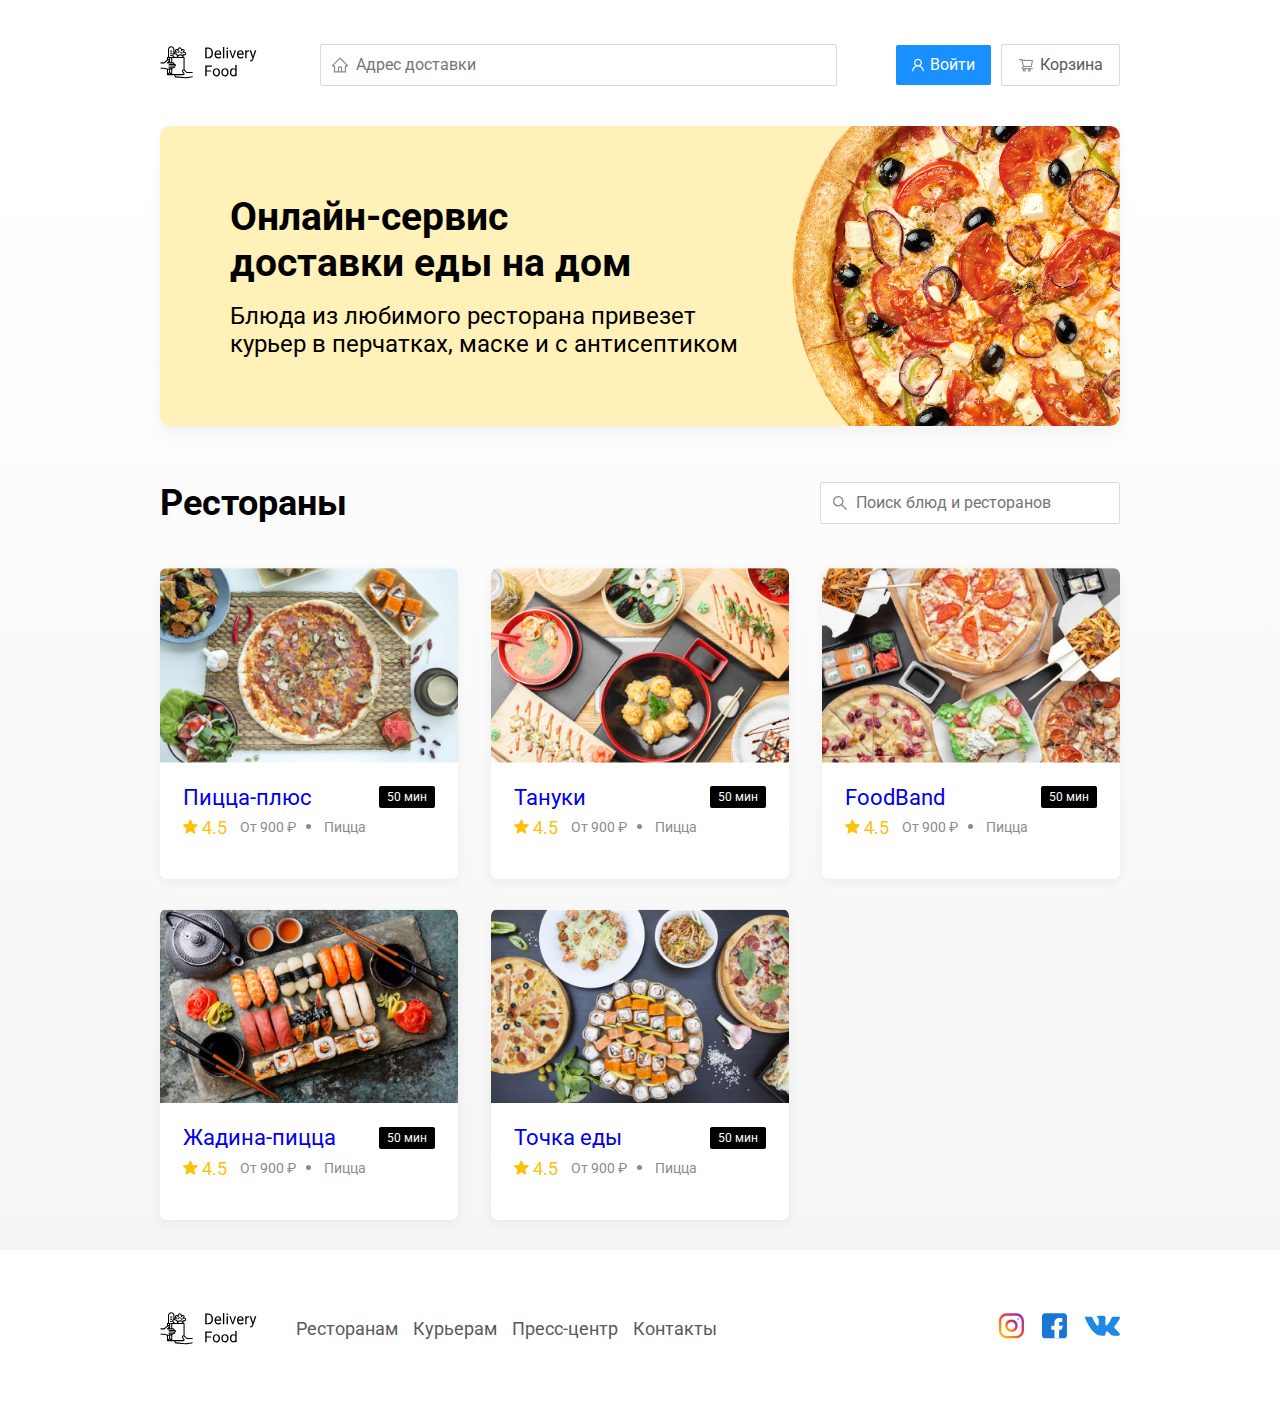
==== index.html @ 8cf778e5 "Add files via upload" ====
<!DOCTYPE html>
<html lang="ru">

<head>
  <meta charset="UTF-8">
  <meta name="viewport" content="width=device-width, initial-scale=1.0">
  <link href="https://fonts.googleapis.com/css?family=Roboto:400,700&display=swap&subset=cyrillic" rel="stylesheet">
  <link rel="stylesheet" href="css/normalize.css">
  <link rel="stylesheet" href="css/animate.css">
  <link rel="stylesheet" href="css/style.css">
  <title>Delivery Food</title>
</head>

<body>

  <header class="header">
    <div class="container">
      <div class="header__menu">

        <a href="index.html" class="logo"><img src="img/logo.svg" alt="Лого"></a>

        <input type="text" class="input input-address" placeholder="Адрес доставки">

        <div class="buttons">
          <button class="button button-primary">
            <img src="img/user.svg" alt="пользователь" class="button-icon"><span
              class="button-text">Войти</span></button>
          <button class="button" id="cart-button">
            <img src="img/shopping-cart.svg" alt="корзина" class="button-icon"><span
              class="button-text">Корзина</span></button>
        </div>

      </div>
      <!-- /header__menu -->
    </div>
    <!-- /container -->
  </header>


  <main class="main">

    <section class="promo">
      <div class="container">
        <div class="promo-banner">
          <h1 class="promo-title">Онлайн-сервис <br>доставки еды на дом</h1>
          <p class="promo-text">Блюда из любимого ресторана привезет курьер в перчатках, маске и с антисептиком</p>
        </div>
      </div>
    </section>

    <section class="restaurants">
      <div class="container">
        <div class="section-heading">
          <h2 class="section-title">Рестораны</h2>
          <input type="text" class="input input-search" placeholder="Поиск блюд и ресторанов">
        </div>

        <div class="cards">

          <a href="restaurant.html" class="card wow slideInLeft">
            <img src="img/card1-img.jpg" alt="пицца" class="card-image">
            <div class="card-text">
              <div class="card-heading">
                <h3 class="card-title">Пицца-плюс</h3>
                <span class="card-tag tag">50 мин</span>
              </div>
              <!-- /.card-heading -->
              <div class="card-info">
                <div class="rating">
                  <img src="img/rating.svg" alt="рейтинг" class="rating-star"> 4.5</div>
                <div class="price">От 900 ₽</div>
                <div class="category">Пицца</div>
              </div>
              <!-- /.card-info -->
            </div>
          </a>
          <!-- /.card -->


          <a href="restaurant.html" class="card">
            <img src="img/card2-img.jpg" alt="пицца" class="card-image">
            <div class="card-text">
              <div class="card-heading">
                <h3 class="card-title">Тануки</h3>
                <span class="card-tag tag">50 мин</span>
              </div>
              <!-- /.card-heading -->
              <div class="card-info">
                <div class="rating">
                  <img src="img/rating.svg" alt="рейтинг" class="rating-star"> 4.5</div>
                <div class="price">От 900 ₽</div>
                <div class="category">Пицца</div>
              </div>
              <!-- /.card-info -->
            </div>
          </a>
          <!-- /.card -->


          <a href="restaurant.html" class="card">
            <img src="img/card3-img.jpg" alt="пицца" class="card-image">
            <div class="card-text">
              <div class="card-heading">
                <h3 class="card-title">FoodBand</h3>
                <span class="card-tag tag">50 мин</span>
              </div>
              <!-- /.card-heading -->
              <div class="card-info">
                <div class="rating">
                  <img src="img/rating.svg" alt="рейтинг" class="rating-star"> 4.5</div>
                <div class="price">От 900 ₽</div>
                <div class="category">Пицца</div>
              </div>
              <!-- /.card-info -->
            </div>
          </a>
          <!-- /.card -->


          <a href="restaurant.html" class="card">
            <img src="img/card4-img.jpg" alt="пицца" class="card-image">
            <div class="card-text">
              <div class="card-heading">
                <h3 class="card-title">Жадина-пицца</h3>
                <span class="card-tag tag">50 мин</span>
              </div>
              <!-- /.card-heading -->
              <div class="card-info">
                <div class="rating">
                  <img src="img/rating.svg" alt="рейтинг" class="rating-star"> 4.5</div>
                <div class="price">От 900 ₽</div>
                <div class="category">Пицца</div>
              </div>
              <!-- /.card-info -->
            </div>
          </a>
          <!-- /.card -->


          <a href="restaurant.html" class="card">
            <img src="img/card5-img.jpg" alt="пицца" class="card-image">
            <div class="card-text">
              <div class="card-heading">
                <h3 class="card-title">Точка еды</h3>
                <span class="card-tag tag">50 мин</span>
              </div>
              <!-- /.card-heading -->
              <div class="card-info">
                <div class="rating">
                  <img src="img/rating.svg" alt="рейтинг" class="rating-star"> 4.5</div>
                <div class="price">От 900 ₽</div>
                <div class="category">Пицца</div>
              </div>
              <!-- /.card-info -->
            </div>
          </a>
          <!-- /.card -->


          <a href="restaurant.html" class="card wow slideInLeft">
            <img src="img/card6-img.jpg" alt="пицца" class="card-image">
            <div class="card-text">
              <div class="card-heading">
                <h3 class="card-title">PizzaBurger</h3>
                <span class="card-tag tag">50 мин</span>
              </div>
              <!-- /.card-heading -->
              <div class="card-info">
                <div class="rating">
                  <img src="img/rating.svg" alt="рейтинг" class="rating-star"> 4.5</div>
                <div class="price">От 900 ₽</div>
                <div class="category">Пицца</div>
              </div>
              <!-- /.card-info -->
            </div>
          </a>
          <!-- /.card -->

        </div>
        <!-- /.cards -->
      </div>
    </section>
  </main>

  <footer class="footer">
    <div class="container">
      <div class="footer-elements">
        <img src="img/logo.svg" alt="Лого" class="footer-logo">
        <div class="footer-menu">
          <a href="#" class="menu-items">Ресторанам </a>
          <a href="#" class="menu-items">Курьерам</a>
          <a href="#" class="menu-items">Пресс-центр</a>
          <a href="#" class="menu-items">Контакты</a>
        </div>

        <div class="social">
          <a href="" class="social-link">
            <img src="img/instagram.svg" alt="инстаграм"></a>
          <a href="" class="social-link"> <img src="img/facebook.svg" alt="фейсбук"></a>
          <a href="" class="social-link"><img src="img/vk.svg" alt="вконтакте"></a>
        </div>
      </div>
    </div>
  </footer>

  <div class="modal">
    <div class="modal-dialog">
      <div class="modal-header">
        <h3 class="modal-title">Корзина</h3>
        <!-- /.modal-title -->
        <button class="close">&times;</button>
      </div>
      <!-- /.modal-header -->
      <div class="modal-body">
        <div class="food-row">
          <span class="food-name">
            Ролл угорь стандарт
          </span>
          <strong class="food-price">250 ₽</strong>
          <div class="food-counter">
            <button class="counter-button">-</button>
            <span class="counter">1</span>
            <button class="counter-button">+</button>
          </div>
        </div>
        <!-- /.foods-row -->
        <div class="food-row">
          <span class="food-name">
            Ролл угорь стандарт
          </span>
          <strong class="food-price">250 ₽</strong>
          <div class="food-counter">
            <button class="counter-button">-</button>
            <span class="counter">1</span>
            <button class="counter-button">+</button>
          </div>
        </div>
        <!-- /.foods-row -->
        <div class="food-row">
          <span class="food-name">
            Ролл угорь стандарт
          </span>
          <strong class="food-price">250 ₽</strong>
          <div class="food-counter">
            <button class="counter-button">-</button>
            <span class="counter">1</span>
            <button class="counter-button">+</button>
          </div>
        </div>
        <!-- /.foods-row -->
        <div class="food-row">
          <span class="food-name">
            Ролл угорь стандарт
          </span>
          <strong class="food-price">250 ₽</strong>
          <div class="food-counter">
            <button class="counter-button">-</button>
            <span class="counter">1</span>
            <button class="counter-button">+</button>
          </div>
        </div>
        <!-- /.foods-row -->
        <div class="food-row">
          <span class="food-name">
            Ролл угорь стандарт
          </span>
          <strong class="food-price">250 ₽</strong>
          <div class="food-counter">
            <button class="counter-button">-</button>
            <span class="counter">1</span>
            <button class="counter-button">+</button>
          </div>
        </div>
        <!-- /.foods-row -->


      </div>
      <!-- /.modal-body -->
      <div class="modal-footer">
        <span class="modal-pricetag">1250 ₽</span>
         <div class="footer-buttons">
           <button class="button button-primary">Оформить заказ</button>
           <button class="button">Отмена</button>
         </div>
      </div>
      <!-- /.modal-footer -->
    </div>
  </div>
  <script src="js/wow.min.js"></script>
  <script src="js/main.js"></script>
</body>
</html>
---- css/style.css ----
*, *::before, *::after {
  box-sizing: border-box;
}

body {
  font-family: 'Roboto', sans-serif;
}

.container {
  max-width: 1200px;
  margin: auto;
}

.header {
  margin-top: 44px;
  margin-bottom: 40px;
}

.header__menu {
  display: flex;
  align-items: center;
  justify-content: space-between;
}

.input {
  background: #FFFFFF;
  border: 1px solid #D9D9D9;  
  border-radius: 2px;
  font-size: 16px;
  line-height: 24px;
  padding: 8px;
  padding-left: 35px;
  background-repeat: no-repeat;
  background-position: left 11px center;
}

.input-address {  
  flex: 0.8;
  background-image: url(../img/input-label.svg);
}

.buttons {
  display: flex;
  align-items: center;
}

.button {
  padding: 8px 16px;
  background: #FFFFFF;
  border: 1px solid #D9D9D9;
  box-sizing: border-box;
  box-shadow: 0px 0px 2px rgba(0, 0, 0, 0.0015);
  border-radius: 2px;
  color: #595959;
  font-size: 16px;
  line-height: 24px;
  display: flex;
  align-items: center;
}

.button-primary {
  background: #1890FF;
  color: #ffffff;
  border: #1890FF;
  margin-right: 10px;
}

.button-card-text {
  margin-right: 10px;
}

.button-icon {
  margin-right: 6px;
}

/* .button-text {
} */

.promo {
  margin-bottom: 56px;
}

.promo-banner {
  box-shadow: 0px 7px 12px rgba(158, 158, 163, 0.1);
  background: #FFF1B8 url("../img/promo-pizza.png");
  background-size: 800px;
  border-radius: 10px;
  padding: 68px 70px;  
  background-repeat: no-repeat;
  background-position: bottom right -175px; 
}

.promo-title {
  margin: 0;
  margin-bottom: 16px;
  font-size: 39px;
  line-height: 46px;
}

.promo-text {
  margin: 0;
  font-size: 24px;
  line-height: 28px;
  max-width: 540px;
}

.input-search {
  background-image: url(../img/search.svg);
  width: 300px;
  margin-left: auto;
}

.section-heading {
  display: flex;
  align-items: center;
  /* justify-content: space-between; */
  margin-bottom: 44px;
}

.section-title {
  margin: 0;
  font-weight: bold;
  font-size: 36px;
  line-height: 42px;
  color: #000000;
  margin-right: 30px;
}

/* CARDS */
.cards {
  display: flex;
  flex-wrap: wrap;
  align-items: stretch;
  justify-content: space-between;
}

.card {
  background: #FFFFFF;
  box-shadow: 0px 4px 12px rgba(0, 0, 0, 0.05);
  border-radius: 7px;
  overflow: hidden;
  margin-bottom: 30px;
  flex-basis: 31%;
  text-decoration: none;
  display: flex;
  flex-direction: column;
  justify-content: space-between;
}

.card-image {
  /* max-width: 384px;
  max-height: 250px; */
  width: 100%;
  object-fit: cover
}

.card-text {
  padding: 20px 23px 35px;
}

.card-heading {
  display: flex;
  align-items: center;
  justify-content: space-between;
  flex-wrap: wrap;
}

.card-title {
  margin: 0;
  font-size: 24px;
  line-height: 1.33;
}

.card-title {
  font-weight: normal;
}

.card-tag {
  font-size: 12px;
  line-height: 1.67;
  color: #ffffff;
  background-color: #000000;
  border-radius: 2px;
  padding: 1px 8px;
}

.card-info {
  display: flex;
  align-items: center;
  flex-wrap: wrap;
}

.restaurant-card-info {
  margin-bottom: 24px;
}

.card-price-bold {
  font-weight: bold;
  font-size: 20px;
  line-height: 32px;  
}

.card-buttons {
  display: flex;  
  align-items: center;
  flex-wrap: wrap;
}

.card-button {
  margin-right: 30px;
}

.rating {
  margin-right: 26px;
  color: #FFC107;
  font-size: 18px;
  line-height: 1.78;
}

.price, .category {
  font-size: 18px;
  line-height: 1.78;
  color: #8C8C8C;
}

.categoy {
  text-overflow: ellipsis;
  overflow: hidden;
  white-space: nowrap;
}

.card-title-reg {
  margin-bottom: 10px;
}

.ingredients {
  color: #8C8C8C;
  font-size: 18px;
  line-height: 21px;
}

.price {
  margin-right: 13px;
}
.price::after {
  content: "";
  width: 5px;
  height: 5px;
  background-color: #8C8C8C;
  display: inline-block;
  border-radius: 50px;
  vertical-align: middle;
  margin-left: 10px;
  margin-bottom: 4px;
}

.footer-elements {
  padding: 60px 0;
  display: flex;
  align-items: center;  
}

.footer-logo {
  margin-right: 35px;
}

.footer-menu {
  flex-wrap: wrap;
  display: flex;
}

.social {
  margin-left: auto;
  display: flex;
  align-items: center;
}

.social-link {
  margin-left: 17px;
}


.menu-items {
  text-decoration: none;
  font-size: 18px;
  line-height: 21px;
  color: #595959;
 }
 .menu-items:not(:last-child) {
  margin-right: 15px;
}

.main {
  background: linear-gradient(180deg, rgba(245, 245, 245, 0) 1.04%, #F5F5F5 100%);
}

.modal {
  position: fixed;
  left: 0;
  top: 0;
  width: 100%;
  height: 100%;
  background: rgba(0, 0, 0, 0.4);  
  /* display: flex; */
  display: none;
}

.is-open {
  display: flex;
}

.modal-body {
  margin-bottom: 52px;
}

.modal-dialog {
  margin: auto;
  max-width: 780px;
  width: 95%; 
  left: 327.89px;
  top: 364.2px;
  background: #FFFFFF;
  border-radius: 5px;
  padding: 40px 45px;
}

.modal-header {
  display: flex;
  align-items: center;
  justify-content: space-between;
  margin-bottom: 45px;
}

.modal-title {
  margin: 0;
  font-weight: bold;
  font-size: 36px;
  line-height: 42px;
}

.close {
  font-size: 36px;
  border: none;
  background-color: transparent;
}

.food-name {
  font-size: 18px;
  line-height: 1.78
}

.food-price {
  font-weight: bold;
}

.food-row {
  display: flex;
  align-items: center;
  justify-content: space-between;
  padding-bottom: 8px;
  border-bottom: 1px solid #D9D9D9;
  margin-bottom: 15px;
}

.food-price {
  margin-left: auto;
  margin-right: 47px;
}

.food-counter {
  display: flex;
  align-items: center;
  padding-right: 5px;
}

.counter {
  font-size: 16px;
  line-height: 24px;
  margin-left: 10px;
  margin-right: 10px;
}

.counter-button {  
  background: #FFFFFF;
  border: 1px solid #40A9FF;
  box-sizing: border-box;
  border-radius: 2px;
  width: 39px;
  height: 32px;
  font-size: 14px;
  line-height: 22px;
  color: #40A9FF;
}

.modal-footer {
  display: flex;
  align-items: center;
  justify-content: space-between;
}

.footer-buttons {
  display: flex;
  align-items: center;
}

.modal-pricetag {
  background: #262626;
  border-radius: 5px;
  color: #FAFAFA;
  padding: 15px 20px;
  font-size: 20px;
  line-height: 23px;
}

/* Медиа запросы */

@media (max-width: 1366px) {
  .container {
    max-width: 960px;
  }
  
  .promo-banner {
    background-size: 700px;
    background-position: center right -250px;
  }

  .card-title {
    font-size: 22px;
  }
  .category, .price {
    font-size: 14px;
  }

  .rating {
    margin-right: 13px;
  }
}

@media (max-width: 992px) {
  .container {
    max-width: 750px;
  }

  .promo-banner {
    padding: 50px;
    background-size: 500px;
    background-position: center right -200px;
  }

  .promo-text {
    font-size: 18px;
    max-width: 400px;
  }

  .card {
    flex-basis: 49%;
  }

  .menu-items {
    font-size: 16px;

  }
}

@media (max-width: 768px) {
  .container {
    max-width: 600px;
  }

  .promo-banner {
    background-size: 440px;
  }
  .promo-title {
    font-size: 24px;
    line-height: 1.3;
  }

  .promo-text {
    font-size: 17px;
    line-height: 1.3;
    max-width: 380px;
  }
  
  .card-info {
    flex-wrap: wrap;
  }
  .card .rating {
    flex-basis: 100%;
  }

  .card-title {
    font-size: 18px;
  }
}

@media (max-width: 600px) {
  .container {
    max-width: 90%;
  }

  .header__menu {
    flex-wrap: wrap;
  }

  .input-address {
    margin-top: 15px;
    order: 5;
    flex: 1;
  }
  .promo-banner {
    background-position: top -175px right -175px;
  }

  .promo-title {
    margin-bottom: 10px;
  }

  .section-title {
    font-size: 20px;
  }

  .card {
    flex-basis: 100%;
  }

  .footer-menu {
    order: 0;
    display: flex;
    flex-direction: column;
  }
  .footer-logo {
    order: 1;
    margin-right: 0;
  }

  .social {
    order: 3;    
    margin-left: 0;
  }

  .footer-elements {
    padding: 30px 0;
    justify-content: space-between;
  }

  .footer-elements .menu-items {
    margin-right: 0;
  }
}

@media (max-width: 479px) {
  .footer-elements {
    flex-wrap: wrap;
    flex-direction: column;        
  }

  .footer-logo {
    order: 0;
    margin-bottom: 15px;
  }

  .footer-menu {
    margin-bottom: 15px;
    text-align: center;
  }

  .section-heading {
    flex-wrap: wrap;
  }

  .promo-banner {
    padding: 30px 20px;
    background-size: 200px;
    background-position: bottom -50px right -100px;
  }

  .promo-text {
    max-width: 290px;
  }

  .button-text {
    display: none;
  }

  .button {
    min-height: 40px;
  }

  .button-icon {
    margin-right: 0;
  }
}
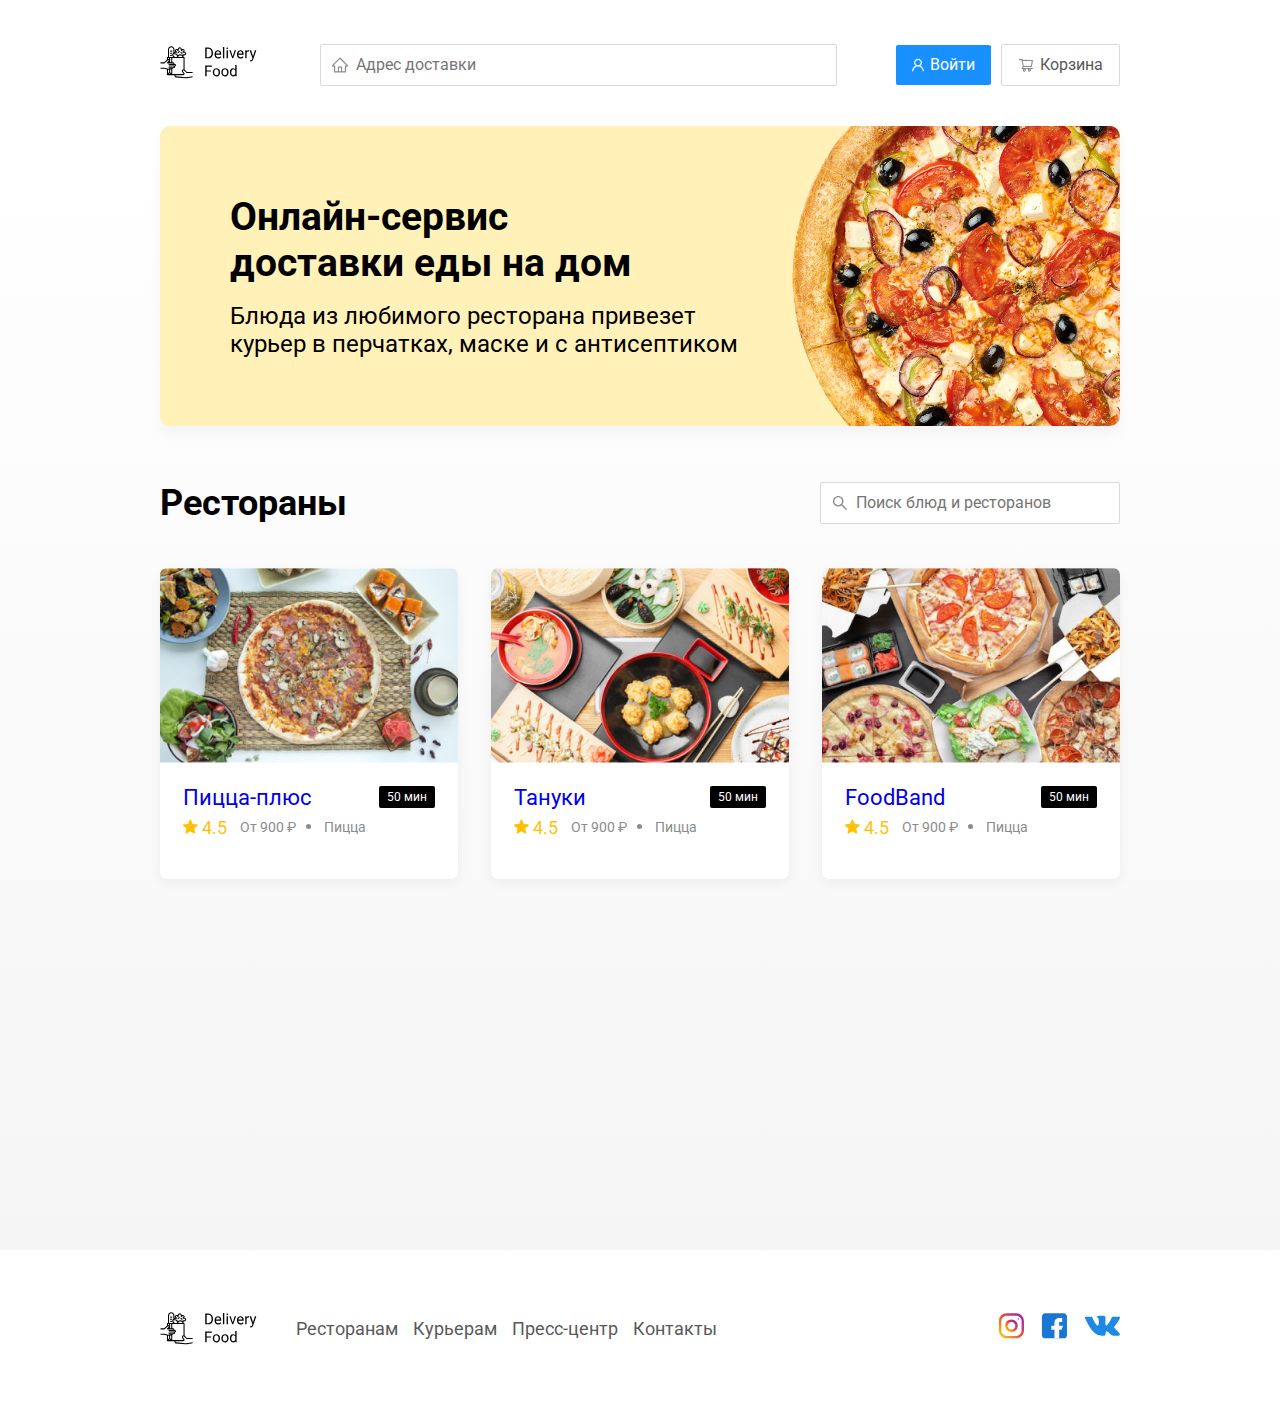
==== commit d16f71da: "Add files via upload" ====
--- a/index.html
+++ b/index.html
@@ -17,7 +17,7 @@
     <div class="container">
       <div class="header__menu">
 
-        <a href="index.html" class="logo"><img src="img/logo.svg" alt="Лого"></a>
+        <a href="index.html" class="logo wow slideInLefty"><img src="img/logo.svg" alt="Лого"></a>
 
         <input type="text" class="input input-address" placeholder="Адрес доставки">
 
@@ -57,7 +57,7 @@
 
         <div class="cards">
 
-          <a href="restaurant.html" class="card wow slideInLeft">
+          <a href="restaurant.html" class="card wow fadeInUp" data-wow-delay="0.2s">
             <img src="img/card1-img.jpg" alt="пицца" class="card-image">
             <div class="card-text">
               <div class="card-heading">
@@ -77,7 +77,7 @@
           <!-- /.card -->
 
 
-          <a href="restaurant.html" class="card">
+          <a href="restaurant.html" class="card wow fadeInUp" data-wow-delay="0.4s">
             <img src="img/card2-img.jpg" alt="пицца" class="card-image">
             <div class="card-text">
               <div class="card-heading">
@@ -97,7 +97,7 @@
           <!-- /.card -->
 
 
-          <a href="restaurant.html" class="card">
+          <a href="restaurant.html" class="card wow fadeInUp" data-wow-delay="0.6s">
             <img src="img/card3-img.jpg" alt="пицца" class="card-image">
             <div class="card-text">
               <div class="card-heading">
@@ -117,7 +117,7 @@
           <!-- /.card -->
 
 
-          <a href="restaurant.html" class="card">
+          <a href="restaurant.html" class="card wow fadeInUp" data-wow-delay="0.2s">
             <img src="img/card4-img.jpg" alt="пицца" class="card-image">
             <div class="card-text">
               <div class="card-heading">
@@ -137,7 +137,7 @@
           <!-- /.card -->
 
 
-          <a href="restaurant.html" class="card">
+          <a href="restaurant.html" class="card wow fadeInUp" data-wow-delay="0.4s">
             <img src="img/card5-img.jpg" alt="пицца" class="card-image">
             <div class="card-text">
               <div class="card-heading">
@@ -157,7 +157,7 @@
           <!-- /.card -->
 
 
-          <a href="restaurant.html" class="card wow slideInLeft">
+          <a href="restaurant.html" class="card wow fadeInUp" data-wow-delay="0.6s">
             <img src="img/card6-img.jpg" alt="пицца" class="card-image">
             <div class="card-text">
               <div class="card-heading">
